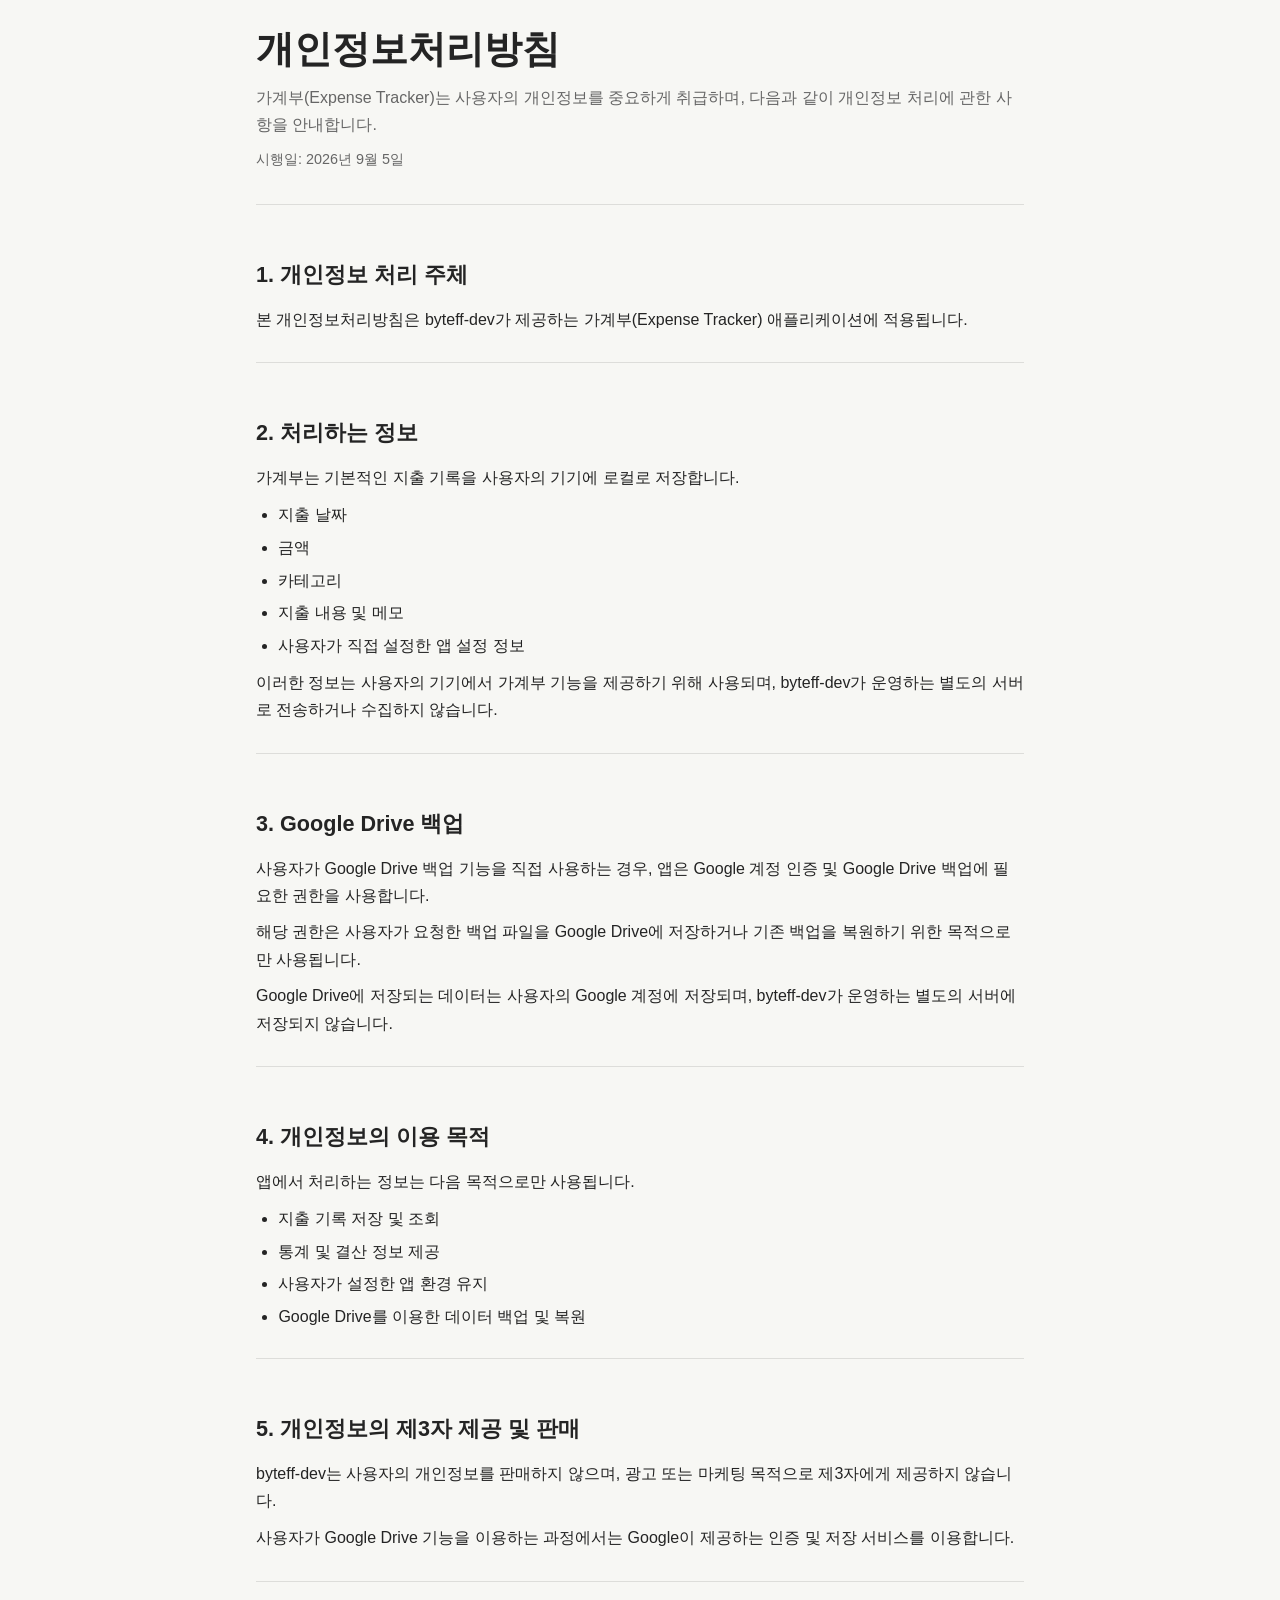
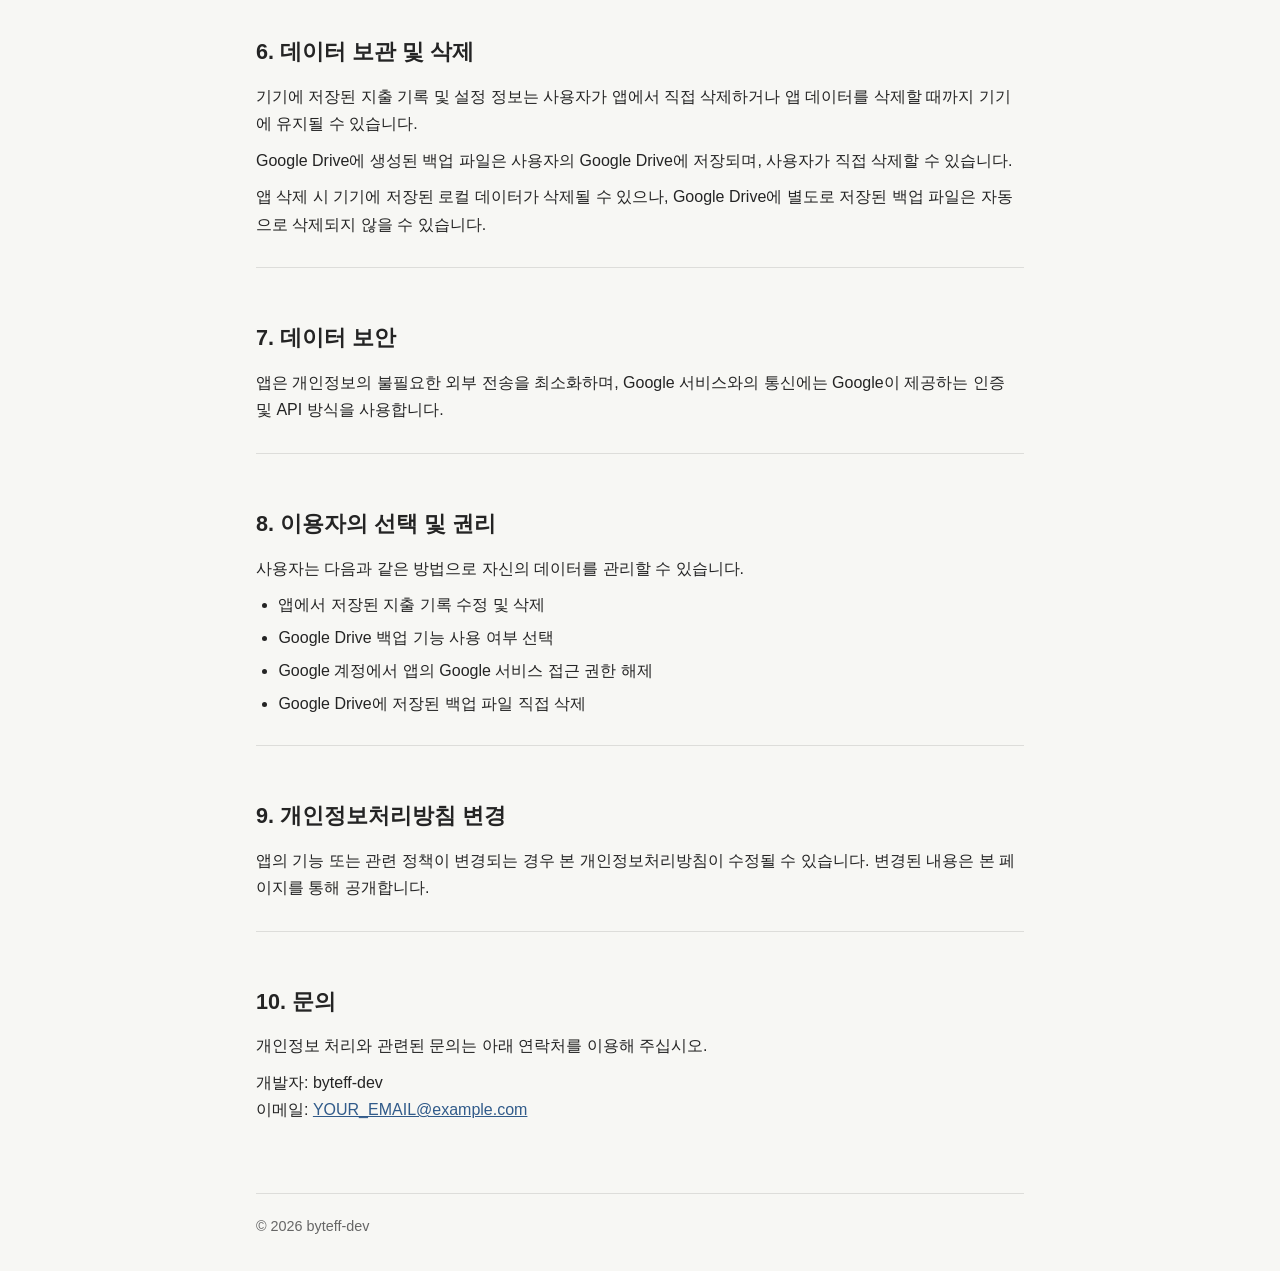
==== privacy/index.html @ a468d4c5 "Create index.html" ====
<!DOCTYPE html>
<html lang="ko">
<head>
  <meta charset="UTF-8">
  <meta name="viewport" content="width=device-width, initial-scale=1.0, viewport-fit=cover">
  <meta name="description" content="가계부(Expense Tracker) 개인정보처리방침">
  <title>개인정보처리방침 | 가계부</title>

  <style>
    :root {
      color-scheme: light;
      --bg: #f7f7f4;
      --surface: #ffffff;
      --text: #242424;
      --subtext: #666666;
      --border: #ddddda;
      --link: #315b8a;
    }

    * {
      box-sizing: border-box;
    }

    html {
      background: var(--bg);
    }

    body {
      margin: 0;
      min-height: 100vh;
      font-family:
        -apple-system,
        BlinkMacSystemFont,
        "Pretendard",
        "Noto Sans KR",
        "Segoe UI",
        sans-serif;
      line-height: 1.7;
      color: var(--text);
      background: var(--bg);

      padding-top: max(1.5rem, env(safe-area-inset-top));
      padding-right: max(1rem, env(safe-area-inset-right));
      padding-bottom: max(2rem, env(safe-area-inset-bottom));
      padding-left: max(1rem, env(safe-area-inset-left));
    }

    main {
      width: min(100%, 48rem);
      margin: 0 auto;
    }

    header {
      margin-bottom: 2rem;
    }

    h1 {
      margin: 0 0 0.5rem;
      font-size: clamp(1.8rem, 5vw, 2.4rem);
      line-height: 1.3;
    }

    h2 {
      margin: 2rem 0 0.75rem;
      font-size: clamp(1.15rem, 3vw, 1.35rem);
    }

    p {
      margin: 0.6rem 0;
    }

    ul {
      margin: 0.5rem 0;
      padding-left: 1.4rem;
    }

    li + li {
      margin-top: 0.35rem;
    }

    .subtitle,
    .date {
      color: var(--subtext);
    }

    .date {
      font-size: 0.9rem;
    }

    section {
      padding: 1.25rem 0;
      border-top: 1px solid var(--border);
    }

    a {
      color: var(--link);
      word-break: break-all;
    }

    footer {
      margin-top: 2.5rem;
      padding-top: 1.25rem;
      border-top: 1px solid var(--border);
      color: var(--subtext);
      font-size: 0.9rem;
    }
  </style>
</head>

<body>
  <main>
    <header>
      <h1>개인정보처리방침</h1>
      <p class="subtitle">
        가계부(Expense Tracker)는 사용자의 개인정보를 중요하게 취급하며,
        다음과 같이 개인정보 처리에 관한 사항을 안내합니다.
      </p>
      <p class="date">시행일: 2026년 9월 5일</p>
    </header>

    <section>
      <h2>1. 개인정보 처리 주체</h2>
      <p>
        본 개인정보처리방침은 byteff-dev가 제공하는
        가계부(Expense Tracker) 애플리케이션에 적용됩니다.
      </p>
    </section>

    <section>
      <h2>2. 처리하는 정보</h2>
      <p>
        가계부는 기본적인 지출 기록을 사용자의 기기에 로컬로 저장합니다.
      </p>

      <ul>
        <li>지출 날짜</li>
        <li>금액</li>
        <li>카테고리</li>
        <li>지출 내용 및 메모</li>
        <li>사용자가 직접 설정한 앱 설정 정보</li>
      </ul>

      <p>
        이러한 정보는 사용자의 기기에서 가계부 기능을 제공하기 위해 사용되며,
        byteff-dev가 운영하는 별도의 서버로 전송하거나 수집하지 않습니다.
      </p>
    </section>

    <section>
      <h2>3. Google Drive 백업</h2>

      <p>
        사용자가 Google Drive 백업 기능을 직접 사용하는 경우,
        앱은 Google 계정 인증 및 Google Drive 백업에 필요한 권한을 사용합니다.
      </p>

      <p>
        해당 권한은 사용자가 요청한 백업 파일을 Google Drive에 저장하거나
        기존 백업을 복원하기 위한 목적으로만 사용됩니다.
      </p>

      <p>
        Google Drive에 저장되는 데이터는 사용자의 Google 계정에 저장되며,
        byteff-dev가 운영하는 별도의 서버에 저장되지 않습니다.
      </p>
    </section>

    <section>
      <h2>4. 개인정보의 이용 목적</h2>

      <p>앱에서 처리하는 정보는 다음 목적으로만 사용됩니다.</p>

      <ul>
        <li>지출 기록 저장 및 조회</li>
        <li>통계 및 결산 정보 제공</li>
        <li>사용자가 설정한 앱 환경 유지</li>
        <li>Google Drive를 이용한 데이터 백업 및 복원</li>
      </ul>
    </section>

    <section>
      <h2>5. 개인정보의 제3자 제공 및 판매</h2>

      <p>
        byteff-dev는 사용자의 개인정보를 판매하지 않으며,
        광고 또는 마케팅 목적으로 제3자에게 제공하지 않습니다.
      </p>

      <p>
        사용자가 Google Drive 기능을 이용하는 과정에서는
        Google이 제공하는 인증 및 저장 서비스를 이용합니다.
      </p>
    </section>

    <section>
      <h2>6. 데이터 보관 및 삭제</h2>

      <p>
        기기에 저장된 지출 기록 및 설정 정보는 사용자가 앱에서 직접 삭제하거나
        앱 데이터를 삭제할 때까지 기기에 유지될 수 있습니다.
      </p>

      <p>
        Google Drive에 생성된 백업 파일은 사용자의 Google Drive에 저장되며,
        사용자가 직접 삭제할 수 있습니다.
      </p>

      <p>
        앱 삭제 시 기기에 저장된 로컬 데이터가 삭제될 수 있으나,
        Google Drive에 별도로 저장된 백업 파일은 자동으로 삭제되지 않을 수 있습니다.
      </p>
    </section>

    <section>
      <h2>7. 데이터 보안</h2>

      <p>
        앱은 개인정보의 불필요한 외부 전송을 최소화하며,
        Google 서비스와의 통신에는 Google이 제공하는 인증 및 API 방식을 사용합니다.
      </p>
    </section>

    <section>
      <h2>8. 이용자의 선택 및 권리</h2>

      <p>사용자는 다음과 같은 방법으로 자신의 데이터를 관리할 수 있습니다.</p>

      <ul>
        <li>앱에서 저장된 지출 기록 수정 및 삭제</li>
        <li>Google Drive 백업 기능 사용 여부 선택</li>
        <li>Google 계정에서 앱의 Google 서비스 접근 권한 해제</li>
        <li>Google Drive에 저장된 백업 파일 직접 삭제</li>
      </ul>
    </section>

    <section>
      <h2>9. 개인정보처리방침 변경</h2>

      <p>
        앱의 기능 또는 관련 정책이 변경되는 경우
        본 개인정보처리방침이 수정될 수 있습니다.
        변경된 내용은 본 페이지를 통해 공개합니다.
      </p>
    </section>

    <section>
      <h2>10. 문의</h2>

      <p>
        개인정보 처리와 관련된 문의는 아래 연락처를 이용해 주십시오.
      </p>

      <p>
        개발자: byteff-dev<br>
        이메일:
        <a href="mailto:YOUR_EMAIL@example.com">
          YOUR_EMAIL@example.com
        </a>
      </p>
    </section>

    <footer>
      © 2026 byteff-dev
    </footer>
  </main>
</body>
</html>
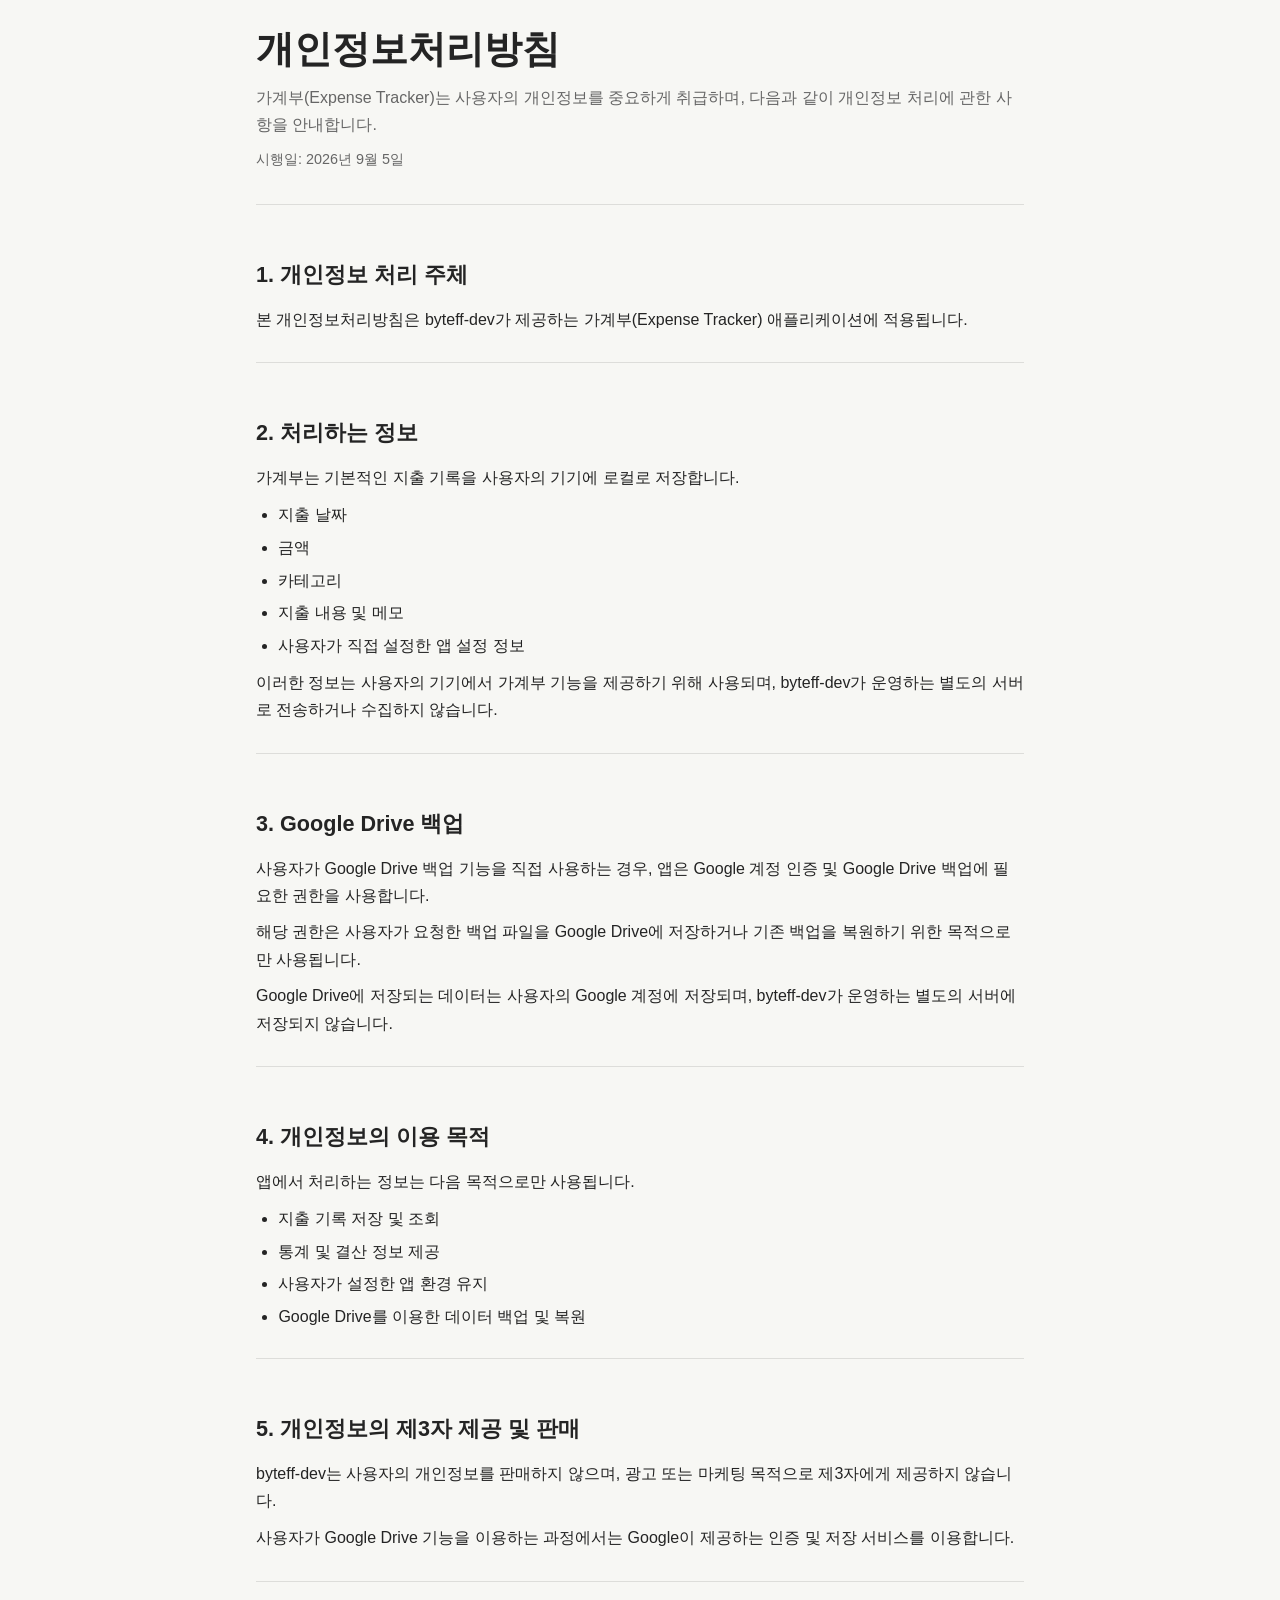
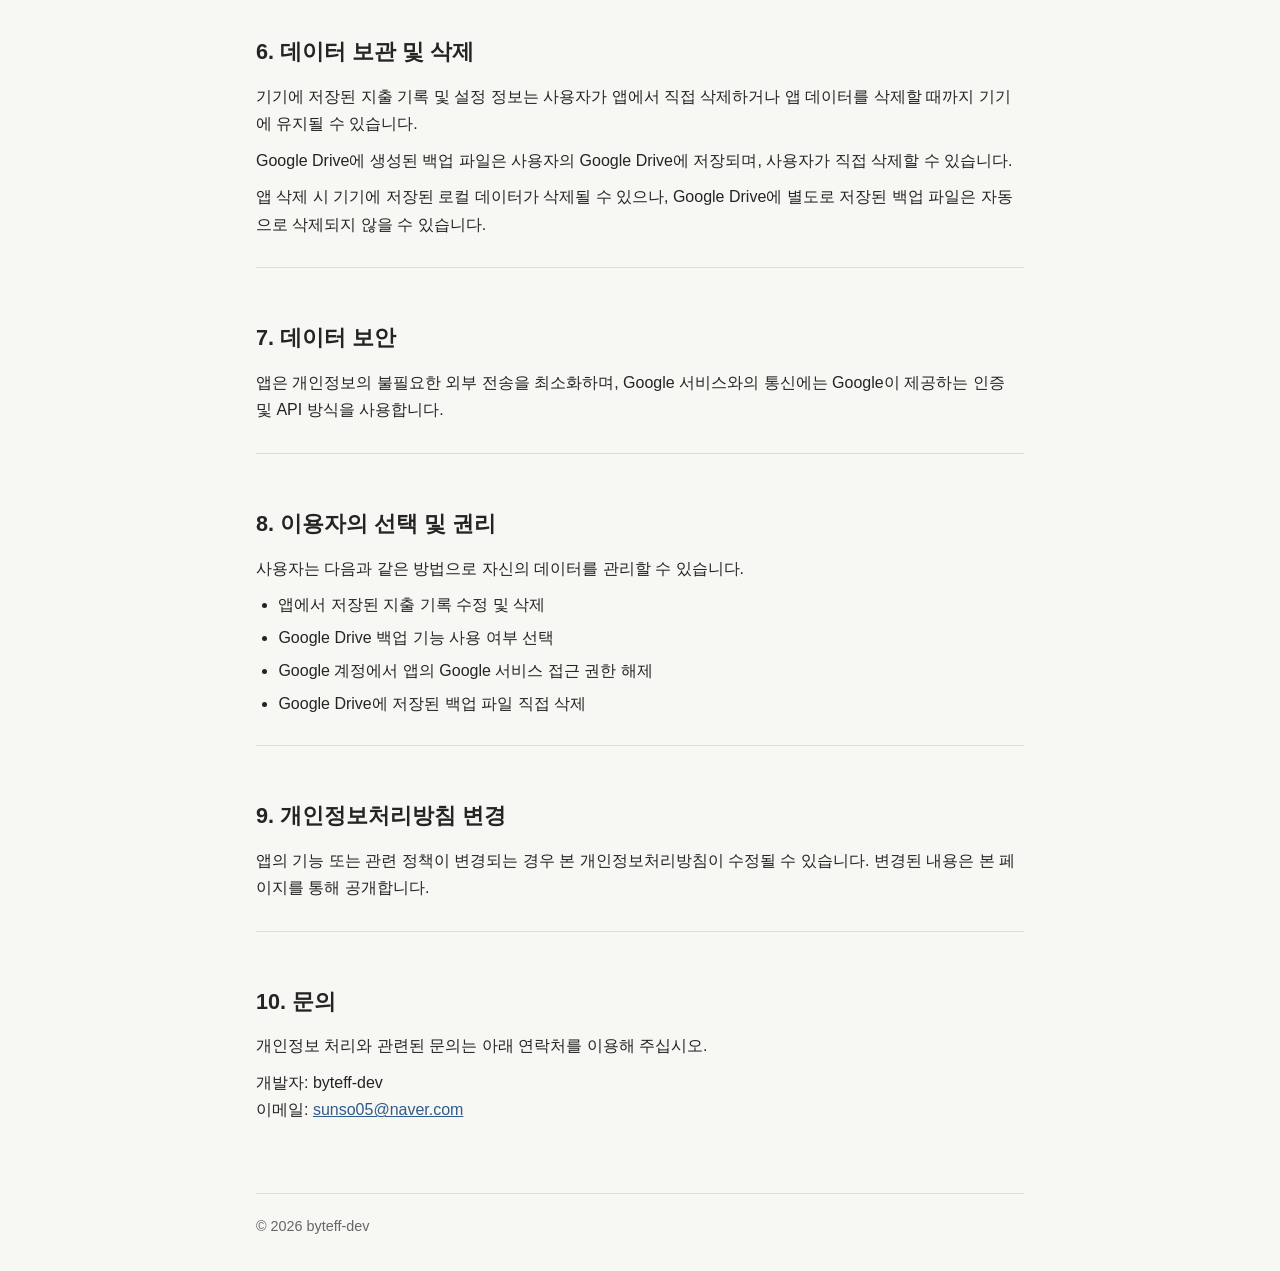
==== commit c1d7ce77: "Update index.html" ====
--- a/privacy/index.html
+++ b/privacy/index.html
@@ -254,7 +254,7 @@
         개발자: byteff-dev<br>
         이메일:
         <a href="mailto:YOUR_EMAIL@example.com">
-          YOUR_EMAIL@example.com
+          sunso05@naver.com
         </a>
       </p>
     </section>
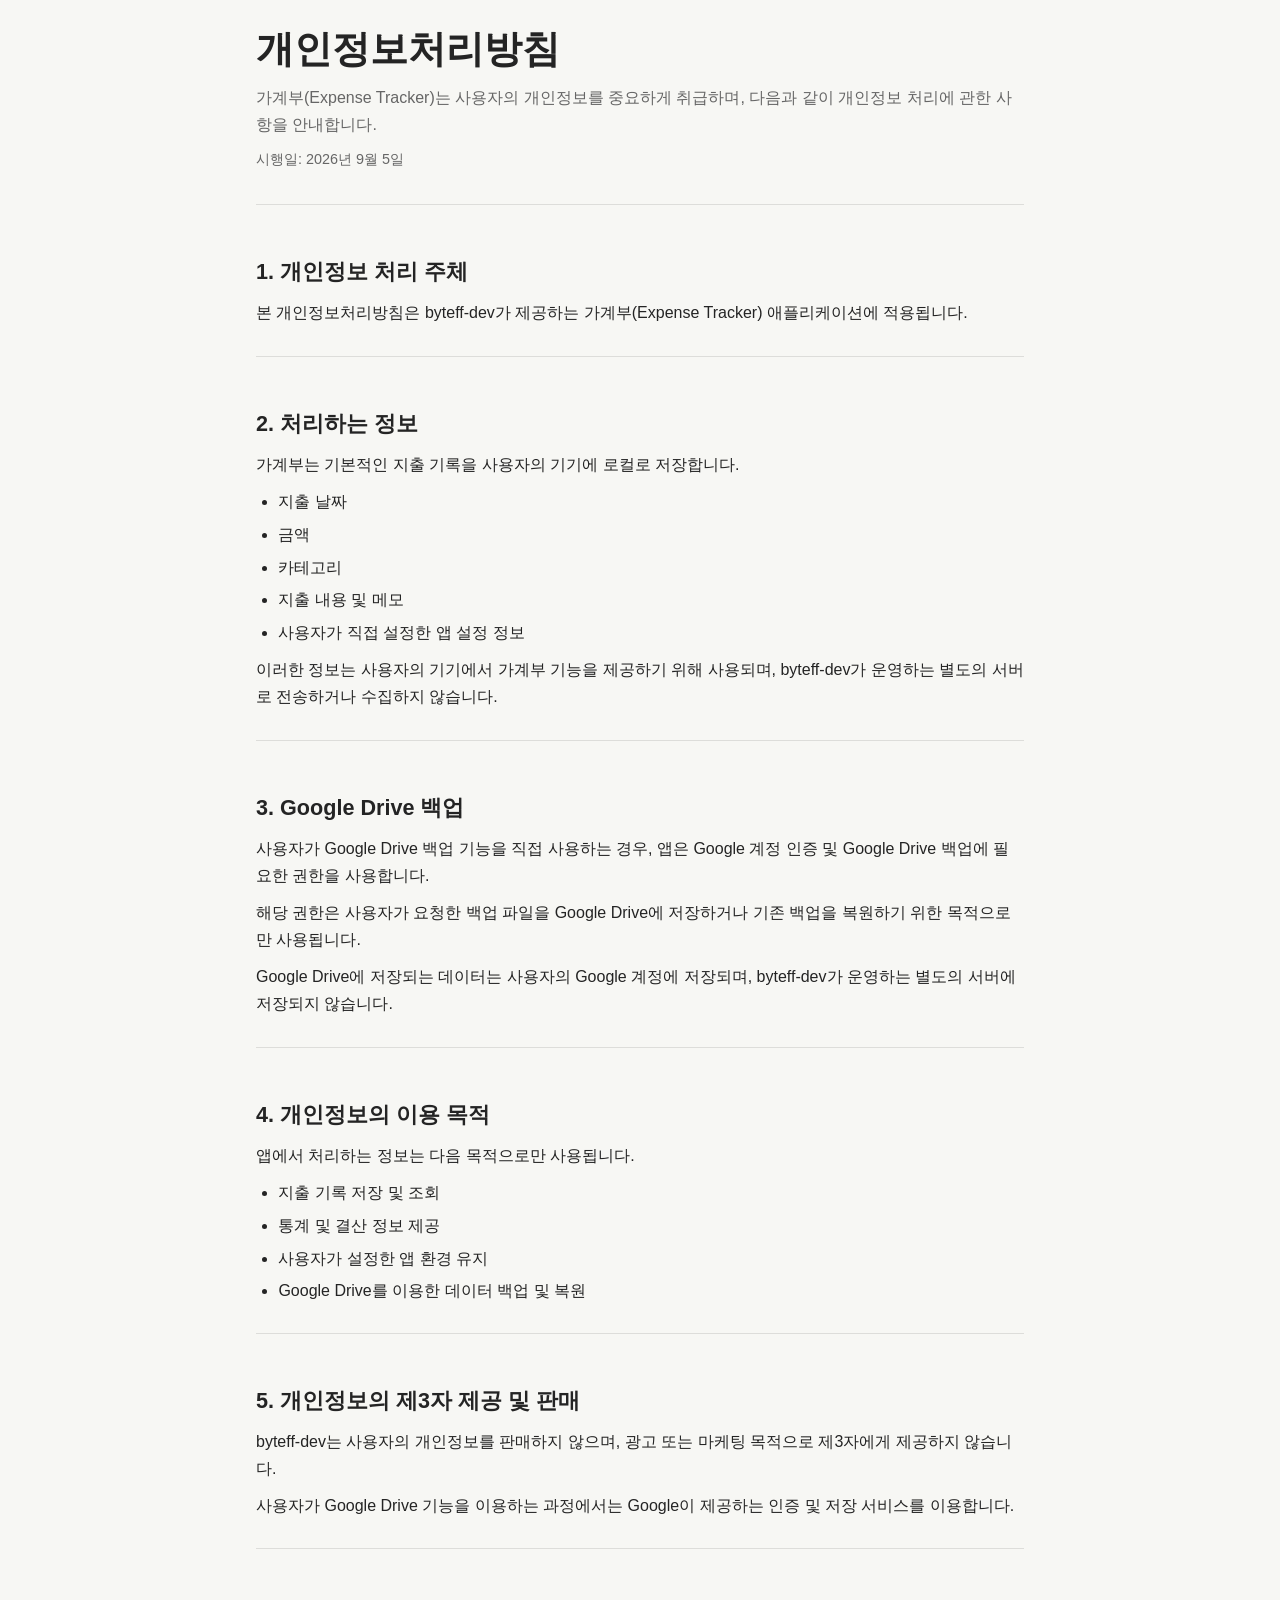
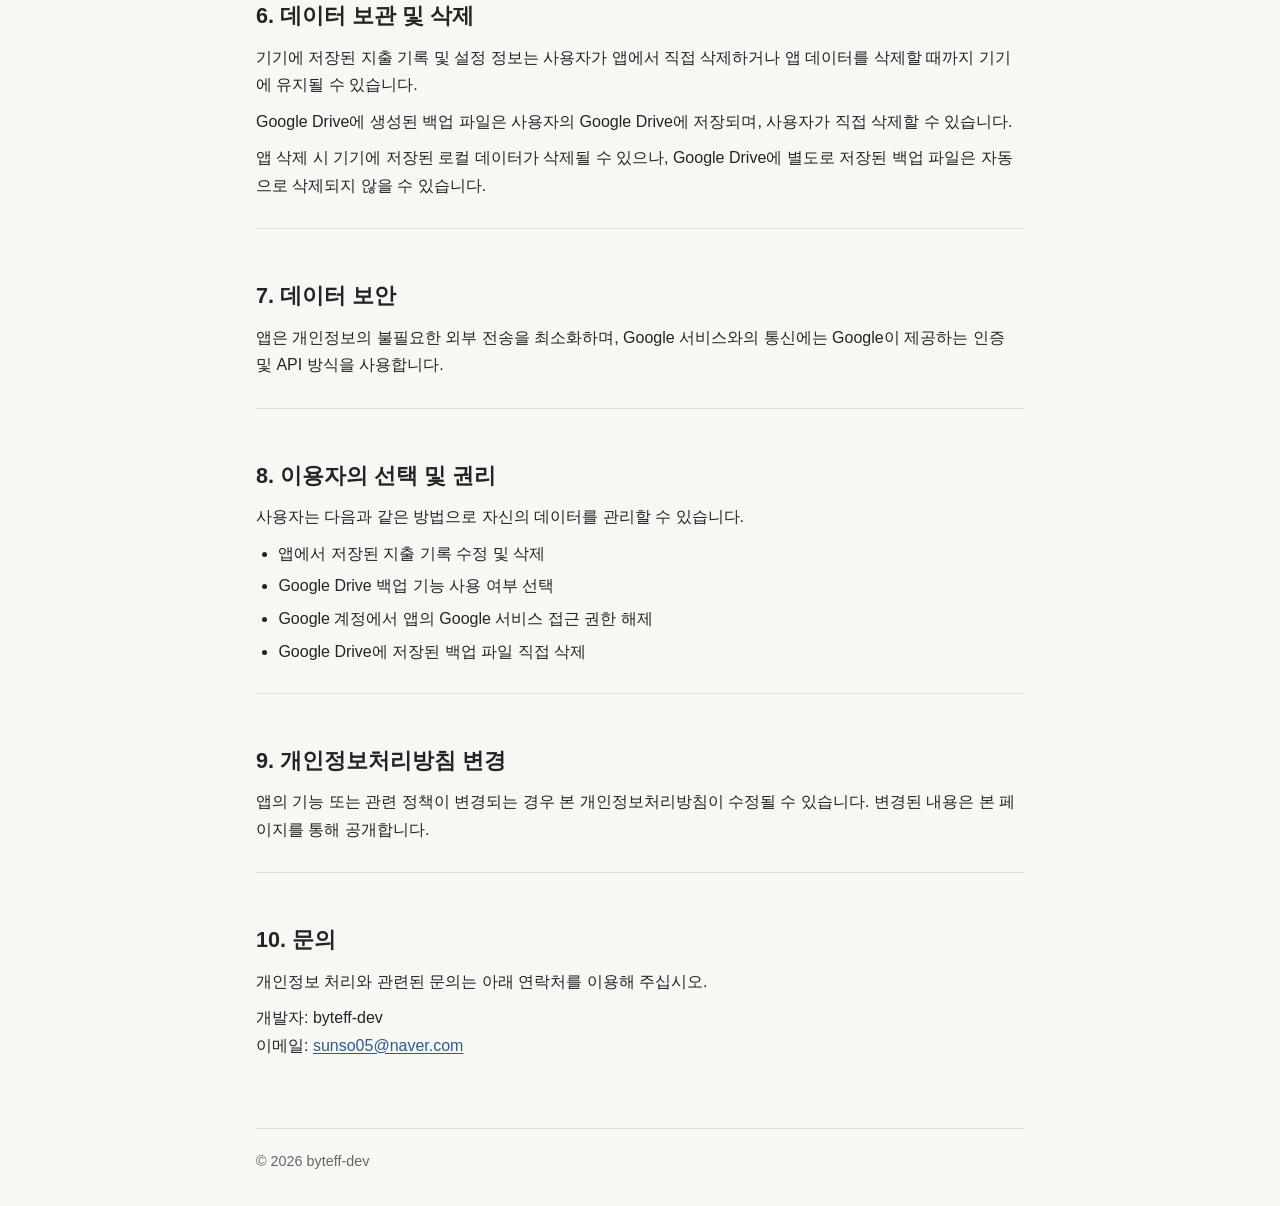
==== commit 3cbc4eed: "Update index.html" ====
--- a/privacy/index.html
+++ b/privacy/index.html
@@ -4,122 +4,28 @@
   <meta charset="UTF-8">
   <meta name="viewport" content="width=device-width, initial-scale=1.0, viewport-fit=cover">
   <meta name="description" content="가계부(Expense Tracker) 개인정보처리방침">
+
   <title>개인정보처리방침 | 가계부</title>
 
-  <style>
-    :root {
-      color-scheme: light;
-      --bg: #f7f7f4;
-      --surface: #ffffff;
-      --text: #242424;
-      --subtext: #666666;
-      --border: #ddddda;
-      --link: #315b8a;
-    }
-
-    * {
-      box-sizing: border-box;
-    }
-
-    html {
-      background: var(--bg);
-    }
-
-    body {
-      margin: 0;
-      min-height: 100vh;
-      font-family:
-        -apple-system,
-        BlinkMacSystemFont,
-        "Pretendard",
-        "Noto Sans KR",
-        "Segoe UI",
-        sans-serif;
-      line-height: 1.7;
-      color: var(--text);
-      background: var(--bg);
-
-      padding-top: max(1.5rem, env(safe-area-inset-top));
-      padding-right: max(1rem, env(safe-area-inset-right));
-      padding-bottom: max(2rem, env(safe-area-inset-bottom));
-      padding-left: max(1rem, env(safe-area-inset-left));
-    }
-
-    main {
-      width: min(100%, 48rem);
-      margin: 0 auto;
-    }
-
-    header {
-      margin-bottom: 2rem;
-    }
-
-    h1 {
-      margin: 0 0 0.5rem;
-      font-size: clamp(1.8rem, 5vw, 2.4rem);
-      line-height: 1.3;
-    }
-
-    h2 {
-      margin: 2rem 0 0.75rem;
-      font-size: clamp(1.15rem, 3vw, 1.35rem);
-    }
-
-    p {
-      margin: 0.6rem 0;
-    }
-
-    ul {
-      margin: 0.5rem 0;
-      padding-left: 1.4rem;
-    }
-
-    li + li {
-      margin-top: 0.35rem;
-    }
-
-    .subtitle,
-    .date {
-      color: var(--subtext);
-    }
-
-    .date {
-      font-size: 0.9rem;
-    }
-
-    section {
-      padding: 1.25rem 0;
-      border-top: 1px solid var(--border);
-    }
-
-    a {
-      color: var(--link);
-      word-break: break-all;
-    }
-
-    footer {
-      margin-top: 2.5rem;
-      padding-top: 1.25rem;
-      border-top: 1px solid var(--border);
-      color: var(--subtext);
-      font-size: 0.9rem;
-    }
-  </style>
+  <link rel="stylesheet" href="../css/style.css">
 </head>
 
 <body>
   <main>
     <header>
       <h1>개인정보처리방침</h1>
+
       <p class="subtitle">
         가계부(Expense Tracker)는 사용자의 개인정보를 중요하게 취급하며,
         다음과 같이 개인정보 처리에 관한 사항을 안내합니다.
       </p>
+
       <p class="date">시행일: 2026년 9월 5일</p>
     </header>
 
     <section>
       <h2>1. 개인정보 처리 주체</h2>
+
       <p>
         본 개인정보처리방침은 byteff-dev가 제공하는
         가계부(Expense Tracker) 애플리케이션에 적용됩니다.
@@ -128,6 +34,7 @@
 
     <section>
       <h2>2. 처리하는 정보</h2>
+
       <p>
         가계부는 기본적인 지출 기록을 사용자의 기기에 로컬로 저장합니다.
       </p>
@@ -168,7 +75,9 @@
     <section>
       <h2>4. 개인정보의 이용 목적</h2>
 
-      <p>앱에서 처리하는 정보는 다음 목적으로만 사용됩니다.</p>
+      <p>
+        앱에서 처리하는 정보는 다음 목적으로만 사용됩니다.
+      </p>
 
       <ul>
         <li>지출 기록 저장 및 조회</li>
@@ -223,7 +132,9 @@
     <section>
       <h2>8. 이용자의 선택 및 권리</h2>
 
-      <p>사용자는 다음과 같은 방법으로 자신의 데이터를 관리할 수 있습니다.</p>
+      <p>
+        사용자는 다음과 같은 방법으로 자신의 데이터를 관리할 수 있습니다.
+      </p>
 
       <ul>
         <li>앱에서 저장된 지출 기록 수정 및 삭제</li>
@@ -253,7 +164,7 @@
       <p>
         개발자: byteff-dev<br>
         이메일:
-        <a href="mailto:YOUR_EMAIL@example.com">
+        <a href="mailto:sunso05@naver.com">
           sunso05@naver.com
         </a>
       </p>
--- a/css/style.css
+++ b/css/style.css
@@ -0,0 +1,113 @@
+:root {
+  color-scheme: light;
+
+  --bg: #f7f7f4;
+  --text: #242424;
+  --subtext: #666666;
+  --border: #ddddda;
+  --link: #315b8a;
+}
+
+* {
+  box-sizing: border-box;
+}
+
+html {
+  background: var(--bg);
+}
+
+body {
+  margin: 0;
+  min-height: 100vh;
+
+  font-family:
+    -apple-system,
+    BlinkMacSystemFont,
+    "Pretendard",
+    "Noto Sans KR",
+    "Segoe UI",
+    sans-serif;
+
+  line-height: 1.7;
+  color: var(--text);
+  background: var(--bg);
+
+  padding-top: max(1.5rem, env(safe-area-inset-top));
+  padding-right: max(1rem, env(safe-area-inset-right));
+  padding-bottom: max(2rem, env(safe-area-inset-bottom));
+  padding-left: max(1rem, env(safe-area-inset-left));
+}
+
+main {
+  width: min(100%, 48rem);
+  margin: 0 auto;
+}
+
+header {
+  margin-bottom: 2rem;
+}
+
+h1 {
+  margin: 0 0 0.5rem;
+
+  font-size: clamp(1.8rem, 5vw, 2.4rem);
+  line-height: 1.3;
+}
+
+h2 {
+  margin: 2rem 0 0.75rem;
+
+  font-size: clamp(1.15rem, 3vw, 1.35rem);
+  line-height: 1.4;
+}
+
+p {
+  margin: 0.6rem 0;
+}
+
+ul,
+ol {
+  margin: 0.5rem 0;
+  padding-left: 1.4rem;
+}
+
+li + li {
+  margin-top: 0.35rem;
+}
+
+.subtitle,
+.date {
+  color: var(--subtext);
+}
+
+.date {
+  font-size: 0.9rem;
+}
+
+section {
+  padding: 1.25rem 0;
+  border-top: 1px solid var(--border);
+}
+
+a {
+  color: var(--link);
+  text-underline-offset: 0.15em;
+  word-break: break-word;
+}
+
+footer {
+  margin-top: 2.5rem;
+  padding-top: 1.25rem;
+
+  border-top: 1px solid var(--border);
+
+  color: var(--subtext);
+  font-size: 0.9rem;
+}
+
+@media (min-width: 768px) {
+  body {
+    padding-right: max(1.5rem, env(safe-area-inset-right));
+    padding-left: max(1.5rem, env(safe-area-inset-left));
+  }
+}
